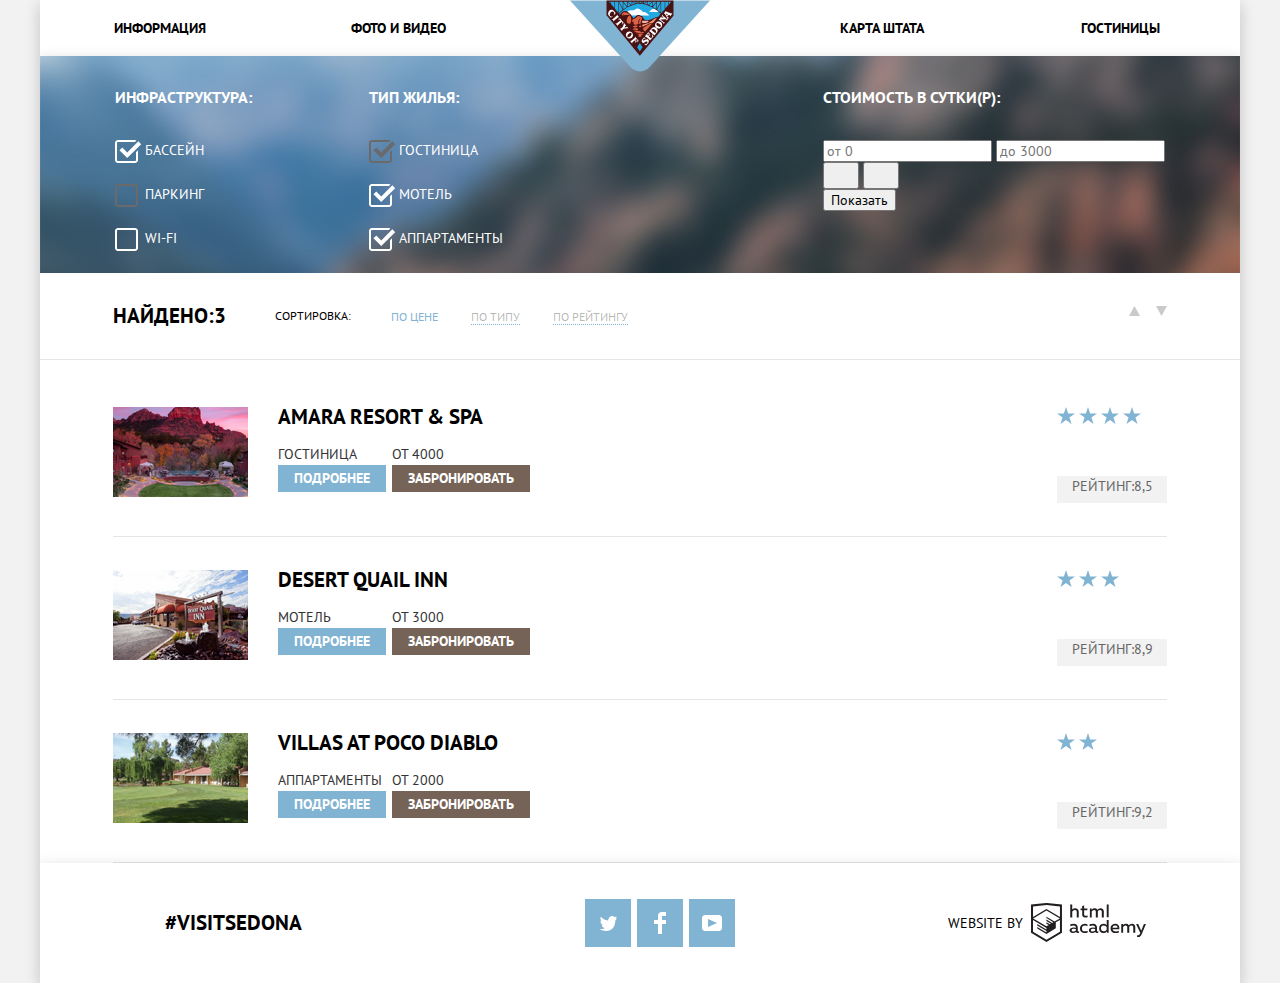
==== catalog.html @ 43bf683a "change main page" ====
<!DOCTYPE html>
<html lang="ru">
  <head>
    <meta charset="utf-8">
    <title>HTML Academy: Седона</title>
    <link href="https://fonts.googleapis.com/css?family=PT+Sans:400,700&amp;subset=cyrillic" rel="stylesheet">
    <link href="css/normalize.css" rel="stylesheet">
    <link href="css/style.css" rel="stylesheet">
  </head>
  <body>
    <header class="main-header container">
      <nav class="main-navigator">
        <a class="main-logo" href="index.html">
          <img src="img/logo-sedona.svg" width="140" height="72" alt="Логотип Седоны">
        </a>
        <ul class="navigation">
          <li class="navigation-item"><a href="#">Информация</a></li>
          <li class="navigation-item"><a href="#">Фото и видео</a></li>
          <li class="trasparent"><a href="#"></a></li>
          <li class="navigation-item"><a href="#">Карта штата</a></li>
          <li class="navigation-item"><a class="active" href="#">Гостиницы</a></li>
        </ul>
      </nav>
    </header>

    <main class="container">
      <section class="options">
        <form class="filters" action="https://echo.htmlacademy.ru/" method="get">
          <fieldset class="filter-infrastructure">
            <legend>Инфраструктура:</legend>
            <ul>
              <li class="filter-option">
                <label>
                  <input class="filter-input-checkbox" type="checkbox" name="pool" checked>
                  <span class="check-box"></span>Бассейн
                </label>
              </li>
              <li class="filter-option">
                <label>
                  <input class="filter-input-checkbox" type="checkbox" name="parking" disabled>
                  <span class="check-box"></span>Паркинг
                </label>
              </li>
              <li class="filter-option">
                <label>
                  <input class="filter-input-checkbox" type="checkbox" name="wifi">
                  <span class="check-box"></span>Wi-fi
                </label>
              </li>
            </ul>
          </fieldset>
          <fieldset class="filter-living">
            <legend>Тип жилья:</legend>
            <ul>
              <li class="filter-option">
                <label>
                  <input class="filter-input-checkbox" type="checkbox" name="hotel" checked disabled>
                  <span class="check-box"></span>Гостиница
                </label>
              </li>
              <li class="filter-option">
                <label>
                  <input class="filter-input-checkbox" type="checkbox" name="motel" checked>
                  <span class="check-box"></span>Мотель
                </label>
              </li>
              <li class="filter-option">
                <label>
                  <input class="filter-input-checkbox" type="checkbox" name="appartment" checked>
                  <span class="check-box"></span>Аппартаменты
                </label>
              </li>
            </ul>
          </fieldset>
          <fieldset class="filter-cost">
            <legend>Стоимость в сутки(р):</legend>
            <input type="text" name="price" placeholder="от 0">
            <input type="text" name="price" placeholder="до 3000">
            <div class="common-line">
              <span class="painted-line"></span>
              <button class="button"><span class="visually-hidden">Кнопка1</span></button>
              <button class="button"><span class="visually-hidden">Кнопка2</span></button>
            </div>
            <button type="submit">Показать</button>
          </fieldset>
        </form>
      </section>
      <div class="sorting">
        <h3>Найдено:3</h3>
        <span class="sorting-text">Сортировка:</span>
        <ul class="sorting-list">
          <li><a class="sorting-item sorting-item-selected" href="#">По цене</a></li>
          <li><a class="sorting-item" href="#">По типу</a></li>
          <li><a class="sorting-item" href="#">По рейтингу</a></li>
        </ul>
        <div class="amount-sorting">
          <a  class="triangle-up" href="#"><span class="visually-hidden">По возрастанию</span></a>
          <a class="triangle-down" href="#"><span class="visually-hidden">По убыванию</span></a>
        </div>
       </div>

      <section class="catalog">
        <ul class="catalog-list">
          <li class="catalog-item">
            <div class="catalog-item-image">
              <img src="img/product-1.jpg" width="135" height="90" alt="Гостиница &laquo;Amara resort & spa&raquo;">
            </div>
            <div class="catalog-item-info">
              <a href="#">
                <h3>Amara resort & spa</h3>
              </a>
              <p class="catalog-category">
                <span>Гостиница</span>
                <a class="button button-blue" href="#">Подробнее</a>
              </p>
              <p class="catalog-item-price">
                <span>От 4000</span>
                <a class="button button-brown" href="#">Забронировать</a>
              </p>
            </div>
            <div class="catalog-item-rating">
              <span class="star"></span>
              <span class="star"></span>
              <span class="star"></span>
              <span class="star"></span>
              <p class="rating">Рейтинг:8,5</p>
            </div>
          </li>

          <li class="catalog-item">
            <div class="catalog-item-image">
              <img src="img/product-2.jpg" width="135" height="90" alt="Мотель &laquo;Desert quail inn&raquo;">
            </div>
            <div class="catalog-item-info">
              <a href="#">
                <h3>Desert quail inn</h3>
              </a>
              <p class="catalog-category">
                <span>Мотель</span>
                <a class="button button-blue" href="#">Подробнее</a>
              </p>
              <p class="catalog-item-price">
                <span>От 3000</span>
                <a class="button button-brown" href="#">Забронировать</a>
              </p>
            </div>
            <div class="catalog-item-rating">
              <span class="star"></span>
              <span class="star"></span>
              <span class="star"></span>
              <p class="rating">Рейтинг:8,9</p>
            </div>
          </li>

          <li class="catalog-item">
            <div class="catalog-item-image">
              <img src="img/product-3.jpg" width="135" height="90" alt="Аппартаменты &laquo;Villas at poco diablo&raquo;">
            </div>
            <div class="catalog-item-info">
              <a href="#">
                <h3>Villas at poco diablo</h3>
              </a>
              <p class="catalog-category">
                <span>Аппартаменты</span>
                <a class="button button-blue" href="#">Подробнее</a>
              </p>
              <p class="catalog-item-price">
                <span>От 2000</span>
                <a class="button button-brown" href="#">Забронировать</a>
              </p>
            </div>
            <div class="catalog-item-rating">
              <span class="star"></span>
              <span class="star"></span>
              <p class="rating">Рейтинг:9,2</p>
            </div>
          </li>
        </ul>
      </section>
    </main>

    <footer class="main-footer container">
      <p class="footer-hashtag">#visitsedona</p>

      <ul class="footer-social">
        <li><a class="social-button twitter" href="#"><span class="visually-hidden">Твиттер</span></a></li>
        <li><a class="social-button facebook" href="#"><span class="visually-hidden">Фейсбук</span></a></li>
        <li><a class="social-button youtube" href="#"><span class="visually-hidden">Ютюб</span></a></li>
      </ul>

      <address class="footer-copyright">
        <span class="footer-text">Website by</span>
        <a class="academy-logo" href="https://htmlacademy.ru/intensive/htmlcss">
          <span class="visually-hidden">HTML Academy</span>
        </a>
      </address>

    </footer>


  </body>
</html>
---- css/style.css ----
body {
  margin: 0;
  padding:0 40px;
  font-family: "PT Sans", Arial, sans-serif;
  font-size: 14px;
  line-height: 21px;
  font-weight: 400;
  color: #000000;
  text-transform: uppercase;
  background-color: #f2f2f2;
}

.container {
  width: 1200px;
  margin: 0 auto;
  background-color: #ffffff;
  box-shadow: 0 5px 15px rgba(0, 1, 1, 0.2);
}
a {
  text-decoration: none;
}
.main-navigator {
  /* padding-left: 72px; */
  /* padding-right: 72px; */
}
.navigation {
  position: relative;
  width:100%;
  display: flex;
  justify-content: space-between;
  margin: 0;
  padding: 0;
  list-style: none;
}
.navigation-item {
  display: flex;
  flex-grow: 1;
  flex-basis: 0;
  justify-content: center;
}
.trasparent {
  width: 244px;
}
.navigation a {
  display: flex;
  align-items: center;
  line-height: 26px;
  min-height: 56px;
  font-weight: 700;
  list-style: none;
  color: #000000;
}

.navigation a:active,
.navigation a:focus {
  color: #766357;
}

.navigation a:hover {
  color: #81b3d2;
}
.main-logo {
  position: absolute;
  top: 0;
  left: calc(50% - 70px);
  z-index: 1;
}
.navigation a:active,
.navigation a:focus {
  color: rgba(0, 0, 0, 0.3);
}
.intro {
  position: relative;
  background-image: url("../img/background-intro.jpg");
  background-repeat: no-repeat;
  height: 508px;
  background-position: center -57px;
}

.intro::after {
  content: "";
  position: absolute;
  left:0;
  right:0;
  bottom: -3px;
  height: 59px;
  background-image: url("../img/intro-mask.svg");
  background-repeat: no-repeat;
}
.intro img {
  display: block;
  margin: 55px auto 0;
}

.features-list,
.advice-list {
  list-style: none;
  display: flex;
  flex-wrap: wrap;
  margin: 0;
  padding: 0;
}

.advice-item {
  width: 33.3%;
  position: relative;
  box-sizing: border-box;
  padding-top: 163px;
  padding-bottom: 81px;
  padding-left: 50px;
  padding-right: 50px;
}
.advice-list .advice-item h3 {
  margin-bottom: 24px;
}

.advice-item p {
  margin-bottom: 0;
}

.advice-item::before {
  position: absolute;
  left: 50%;
  transform: translateX(-50%);
  content: "";
  display: block;
}
.advice-item-house::before {
  top: 60px;
  background-image: url("../img/icon-house.svg");
  width: 75px;
  height: 72px;
}
.advice-item-food::before {
  top: 60px;
  background-image: url("../img/icon-food.svg");
  width: 74px;
  height: 70px;
}
.advice-item-gift::before {
  top: 56px;
  background-image: url("../img/icon-gift.svg");
  width: 64px;
  height: 76px;
}

.feature-title {
  font-size: 21px;
  font-weight: 700;
  line-height: 26px;
  text-align: center;
}

.feature-title h3 {
  margin-top: 0;
  margin-bottom:0;

}
.features-introduction {
  padding-top: 40px;
  padding-bottom: 50px;
}

.feature-text {
  margin: 0;
  margin-top: 26px;
  line-height: 26px;
  text-align: center;
}
.feature {
  width: 33.3%;
  text-align: center;
  background-color: #eeeeee;
}
.feature h3 {
  margin-top: 0;
  margin-bottom: 29px;
  font-size: 21px;
  font-weight: 700;
  line-height: 21px;
}

.feature-blue {
  display: flex;
  flex-wrap: wrap;
  width: 100%;
  color: #ffffff;
  background-color: #81b3d2;
}
.feature-blue .feature-content {
  width: 33.33%;
}
.feature-image {
  width: 66.67%;
}
.feature-content {
  min-height: 256px;
  padding-top: 50px;
  padding-left: 50px;
  padding-right: 50px;
  box-sizing: border-box;
}
.feature-content p {
  margin-top: 21px;
  margin-bottom: 0;
  margin-left:-2px;
}
.feature-content h3 {
  margin-bottom: 25px;
}
.feature-image img {
  display: block;
}

.advice-list {
  min-width: 100%;
  background-color: #ffffff;
}
.advice-list p {
  color: #333333;
}
.advice-list h3 {
  color: #333333;
}

.administration-title {
  font-size: 30px;
  line-height: 36px;
  text-align: center;
  margin-top: 52px;
  margin-bottom: 24px;
}
.administration-text {
  line-height: 24px;
  text-align: center;
  margin-top: 0;
  margin-bottom: -7px;
}
.map {
  position: relative;
}
.map img {
  display: block;
}
.search-hotel {
  position: absolute;
  top: 0;
  left: 50%;
  transform: translateX(-50%);
  width: 568px;
  padding: 55px;
  background-color: #ffffff;
  box-sizing: border-box;
}
.search-hotel .input-line {
  display: flex;
  justify-content: space-between;
  align-items: center;
  margin-top: 0;
  margin-bottom: 30px;
}
.search-hotel .wrapper-line {
  position: relative;
  display: flex;
  justify-content: space-between;
  align-items: center;
}
.search-hotel label,
.search-hotel input::placeholder,
.search-hotel input {
  font-weight: 700;
  line-height: 26px;
  color: #000000;
  text-transform: uppercase;
}
.serch-hotel label {
  width: 149px;
}
.search-hotel input {
  background-color: #f2f2f2;
  border: 2px solid #f2f2f2;
  outline: none;
}
.search-hotel input:hover {
  background-color: #ebebeb;
  border: 2px solid #ebebeb;
}
.search-hotel input:focus {
  background-color: #ffffff;
  border: 2px solid #e5e5e5;
}
.date-field {
  width: 346px;
  padding-top: 4px;
  padding-bottom: 4px;
  padding-left: 13px;
  box-sizing: border-box;
}

.button-calendar {
  position: absolute;
  top: 0;
  right: 0;
  width: 38px;
  height: 38px;
  font-size: 0;
  border: 0;
  background-color: transparent;
  background-image: url("../img/calendar-normal.svg");
  background-repeat: no-repeat;
  background-position: center;
}

.button-calendar:hover {
  background-image: url(../img/calendar-hover.svg);
}

.button-calendar:active {
  background-image: url(../img/calendar-active.svg);
}

.number-field {
  position: relative;
  width: 38px;
  padding-top: 4px;
  padding-bottom: 4px;
  text-align: center;
  box-sizing: border-box;
}
.wrapper {
  display: flex;
}
.button-minus,
.button-plus {
  position: relative;
  width: 38px;
  font-size: 0;
  border: 0;
  background-color: #f2f2f2;
}

.button-minus::before {
  position: absolute;
  left: 13px;
  content: "";
  width: 12px;
  height: 3px;
  background-color: #a9a9a9;
}
.button-plus::before,
.button-plus::after {
  position: absolute;
  right: 14px;
  content: "";
  width: 12px;
  height: 3px;
  background-color: #a9a9a9;
}

.button-plus::after {
  transform: rotate(90deg);
}
.button-plus:hover:before,
.button-plus:hover:after,
.button-minus:hover:before {
  background-color: #000000;
}
.button-plus:active:before,
.button-plus:active:after,
.button-minus:active:before {
  background-color: #81b3d2;
}

.button-search {
  display: inline-block;
  font-size: 21px;
  font-weight: 700;
  line-height: 26px;
  color: #ffffff;
  text-transform: uppercase;
  border:none;
}
.button-search.button-search-brown {
  display: block;
  margin-top: 55px;
  margin-left: auto;
  margin-right: auto;
  width: 568px;
  height: 86px;
  background-color: #766357;
  background-position: center;
}
.button-search.button-search-brown:hover {
  background-color: #604e43;
}
.button-search.button-search-brown:active {
  color: rgba(255, 255, 255, 0.3);
}
.button-search.button-search-blue {
  width: 100%;
  height: 58px;
  margin-top:  24px;
  background-color: #81b3d2;
  background-position: center;
}
.button-search.button-search-blue:hover {
  background-color: #669ec0;
}
.button-search.button-search-blue:active {
  color: rgba(255, 255, 255, 0.3);
  background-color: #5496bd;
}

.main-footer {
  display: flex;
  padding-top: 36px;
  padding-bottom: 36px;
}
.footer-social {
  display: flex;
  justify-content: center;
  margin: 0;
   width: 33.3%;

}
.footer-social li {
  list-style: none;
  margin-right: 6px;
}
.footer-social li:last-child {
  margin-right: 0;
}
.footer-hashtag {
  display: flex;
  justify-content: center;
  align-items: center;
  margin: 0;
  width: 33.3%;
  font-size: 21px;
  line-height: 26px;
  font-weight: 700;
}

.footer-copyright {
  display: flex;
  justify-content: center;
  padding: 0;
  align-items: center;
  width: 33.3%;
}
.footer-text {
  margin-right: 8px;
  font-style: normal;
  line-height: 26px;
}
.academy-logo {
  display: inline-block;
  width: 115px;
  height: 41px;
  background-image: url("../img/logo-htmlacademy-black.svg");
  background-position: center;
  background-repeat: no-repeat;
}
.academy-logo:hover {
  background-image: url("../img/logo-htmlacademy-blue.svg");
}
.academy-logo:active,
.academy-logo:focus {
  background-image: url("../img/logo-htmlacademy-gray.svg");

}
.social-button {
  display: inline-block;
  width: 46px;
  height: 48px;
  background-color: #81b3d2;
  background-repeat: no-repeat;
  background-position: center;
}
.social-button:hover {
  background-color: #669ec0;
}

.social-button:active,
.social-button:focus {
  background-color: #5496bd;
}
.social-button.twitter {
  background-image: url("../img/twitter-normal.svg");
}
.social-button.twitter:active,
.social-button.twitter:focus {
  background-image: url("../img/twitter-active.svg");
}

.social-button.facebook {
  background-image: url("../img/facebook-normal.svg")
}
.social-button.facebook:active,
.social-button.facebook:focus {
  background-image: url("../img/facebook-active.svg");
}

.social-button.youtube {
  background-image: url("../img/youtube-normal.svg")
}

.social-button.youtube:active,
.social-button.youtube:focus {
  background-image: url("../img/youtube-active.svg");
}
.visually-hidden {
  visibility: hidden;
  font-size: 0;
}
.options {
  background-image: url("../img/filter-background.jpg");
  background-repeat: no-repeat;
  height: 217px;
  background-position: 50%;
}

.filters {
  display: flex;
  padding-left: 73px;
  padding-right: 73px;
  color: #ffffff;
}
.filters legend {
  margin-bottom:  32px;
  font-size: 16px;
  font-weight: 700;
  line-height: 21px;
}

.filters ul {
  padding: 0;
  margin: 0;
  list-style: none;
}

.options label {
  display: block;
  margin-bottom: 23px;
  padding-left: 30px;
}
.filter-input-checkbox {
  position: absolute;
  -webkit-appearance: none;
  -moz-appearance: none;
  appearance: none;
}
.check-box {
  position: absolute;
  width: 23px;
  height: 23px;
  margin-left: -30px;
  background-image: url("../img/checkbox-off.svg");
}

.filter-input-checkbox:checked + .check-box {
  background-image: url("../img/checkbox-on.svg");
  width: 27px;
  height: 23px;
}

.filter-input-checkbox:checked:focus + .check-box {
  background-image: url("../img/checkbox-on.svg");
  outline: 2px solid rgb(77, 144, 254);
}

.filter-input-checkbox:focus + .check-box {
  background-image: url("../img/checkbox-off.svg");
  outline: 2px solid rgb(77, 144, 254);
}

.filter-input-checkbox:disabled + .check-box {
  background-image: url("../img/checkbox-off-disabled.svg");
}

.filter-input-checkbox:checked:disabled + .check-box {
  background-image: url("../img/checkbox-on-disabled.svg");
}

.filters fieldset {
  margin-top: 31px;
  margin-bottom: 31px;
  padding: 0;
  border: none;
}

.filters .filter-infrastructure {
  margin-right: 115px;
}

.filter-cost {
  margin-left: auto;
}

.catalog-item-info {
  display: flex;
  flex-wrap: wrap;
  margin-left: 30px;

}
.catalog-item-image,
.catalog-item-info,
.catalog-item-rating {
  min-height: 150px;
  padding-top: 30px;
  padding-bottom: 30px;
  box-sizing: border-box;

}

.catalog-list {
  margin-bottom: 0;
  padding-left: 73px;
  padding-right: 73px;
  list-style: none;

}

.catalog-item-info a {
  flex-basis: 100%;
}
.catalog-item-info {
  margin:0;
  padding-left: 30px;
}

.catalog-item {
  display: flex;
  align-items: center;
  border-bottom: 1px solid #e5e5e5;
}

.catalog-item h3 {
  margin: 0;
  font-size: 21px;
  line-height: 26px;
  color: #000000;
}

.catalog-item h3:hover {
  color: #81b3d2;
}

.catalog-item h3:active,
.catalog-item h3:focus {
  color: #cacaca;
}

.catalog-category,
.catalog-item-price {
  display: flex;
  flex-direction: column;
  color: #333333;
}

.catalog-item-rating {
  margin-left: auto;
}

.rating {
  margin:0;
  margin-top: 46px;
  width: 110px;
  height: 27px;
  color: #666666;
  background-color: #f2f2f2;
  text-align: center;
}

.star {
  background-image: url("../img/star.svg");
  display: inline-block;
  width: 18px;
  height: 17px;
}

.sorting {
  display: flex;
  padding-left: 73px;
  padding-right: 73px;
  align-items: center;
  min-height: 86px;
  border-bottom: 1px solid #e5e5e5;
}
.sorting h3 {
  font-size: 21px;
  line-height: 26px;
  margin-right: 49px;
}

.sorting-text {
  font-size: 12px;
  line-height: 18px;
}

.sorting-list {
  display: flex;
  list-style: none;
}

.sorting-item {
  margin-right: 33px;
  font-size: 12px;
  line-height: 18px;
  color: rgba(0, 0, 0, 0.3);
  border-bottom: 1px dotted #81b3d2;
}
.sorting-item:hover {
  color: #81b3d2;
}
.sorting-item:active {
  color: #000000;
  border-bottom: none;
}
.sorting-item.sorting-item-selected {
  color: #81b3d2;
  border-bottom: none;
}
.amount-sorting {
  margin-left: auto;
}
.triangle-up {
  margin-right: 12px;
  display: inline-block;
  background-image: url("../img/icon-up.svg");
  width: 11px;
  height: 10px;
}

.triangle-up:hover {
  background-image: url("../img/icon-up-black.svg");
}

.triangle-up:active {
  background-image: url("../img/icon-up-blue.svg");
}

.triangle-down {
  display: inline-block;
  background-image: url("../img/icon-down.svg");
  width: 11px;
  height: 10px;
}
.triangle-down:hover {
  background-image: url("../img/icon-down-black.svg");
}

.triangle-down:active {
  background-image: url("../img/icon-down-blue.svg");
}

.button {
  display: inline-block;
  height: 27px;
  line-height: 27px;
  padding-left: 16px;
  padding-right: 16px;
  font-weight: 700;
  color: #ffffff;
}

.button.button-brown {
  background-color: #766357;
}
.button.button-brown:hover {
  background-color: #604e43;
  margin-right: 0;
}

.button.button-brown:active {
  color: rgba(255, 255, 255, 0.3);
  background-color: #604e43;
}

.button.button-blue {
  background-color: #81b3d2;
  margin-right: 6px;
}

.button.button-blue:hover {
  background-color: #5496bd;
}

.button.button-blue:active,
.button.button-blue:focus {
  color: rgba(255, 255, 255, 0.3);
}
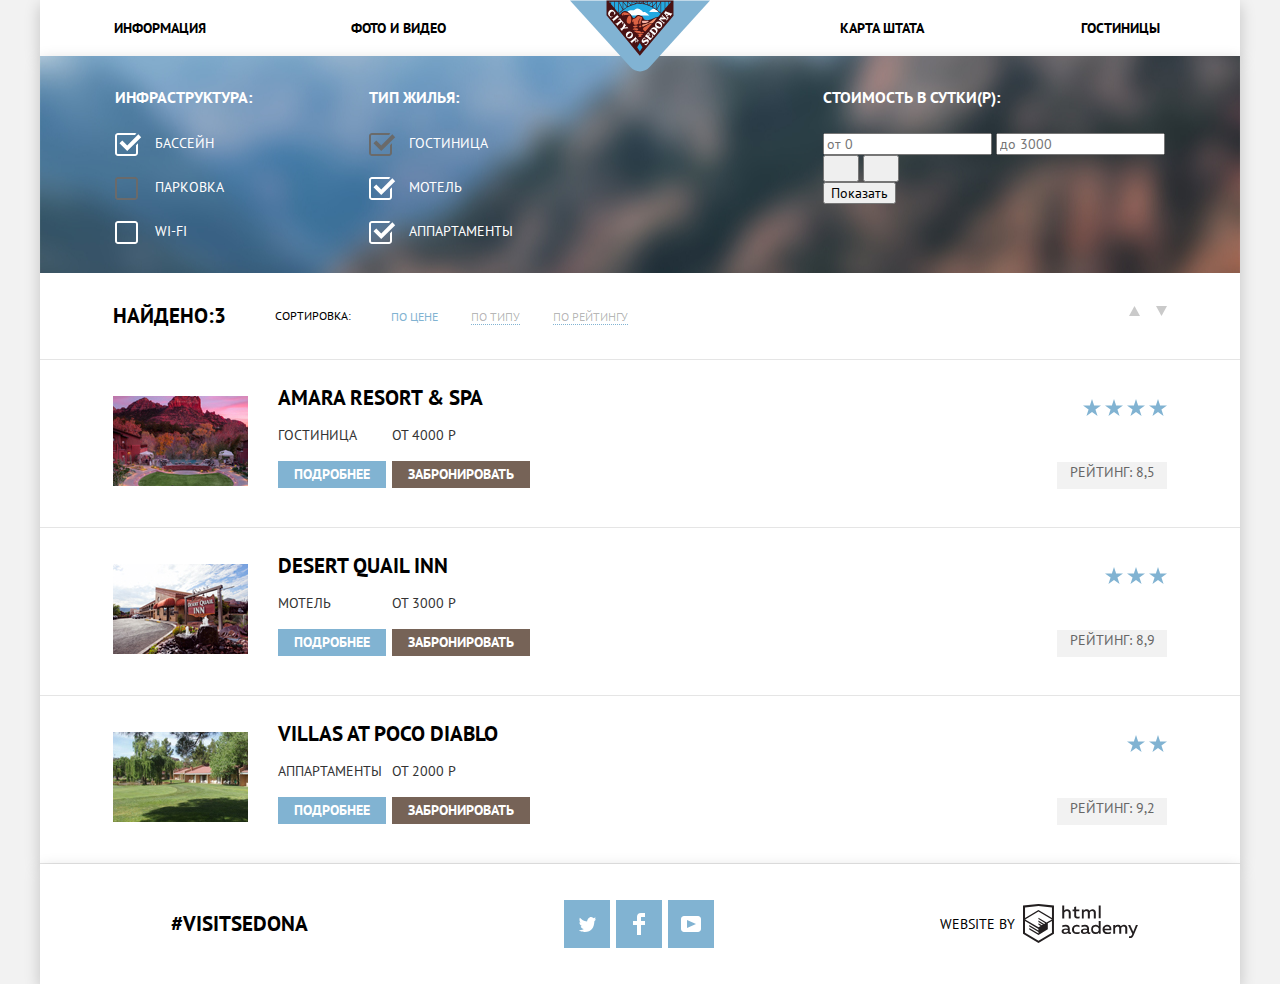
==== commit 8b60a7b1: "add decoration elements in catalog" ====
--- a/catalog.html
+++ b/catalog.html
@@ -38,7 +38,7 @@
               <li class="filter-option">
                 <label>
                   <input class="filter-input-checkbox" type="checkbox" name="parking" disabled>
-                  <span class="check-box"></span>Паркинг
+                  <span class="check-box"></span>Парковка
                 </label>
               </li>
               <li class="filter-option">
@@ -114,16 +114,18 @@
                 <a class="button button-blue" href="#">Подробнее</a>
               </p>
               <p class="catalog-item-price">
-                <span>От 4000</span>
+                <span>От 4000 р</span>
                 <a class="button button-brown" href="#">Забронировать</a>
               </p>
             </div>
             <div class="catalog-item-rating">
-              <span class="star"></span>
-              <span class="star"></span>
-              <span class="star"></span>
-              <span class="star"></span>
-              <p class="rating">Рейтинг:8,5</p>
+              <div class="stars">
+                <span class="star"></span>
+                <span class="star"></span>
+                <span class="star"></span>
+                <span class="star"></span>
+              </div>
+              <p class="rating">Рейтинг: 8,5</p>
             </div>
           </li>
 
@@ -140,15 +142,17 @@
                 <a class="button button-blue" href="#">Подробнее</a>
               </p>
               <p class="catalog-item-price">
-                <span>От 3000</span>
+                <span>От 3000 р</span>
                 <a class="button button-brown" href="#">Забронировать</a>
               </p>
             </div>
             <div class="catalog-item-rating">
-              <span class="star"></span>
-              <span class="star"></span>
-              <span class="star"></span>
-              <p class="rating">Рейтинг:8,9</p>
+              <div class="stars">
+                <span class="star"></span>
+                <span class="star"></span>
+                <span class="star"></span>
+              </div>
+              <p class="rating">Рейтинг: 8,9</p>
             </div>
           </li>
 
@@ -165,14 +169,16 @@
                 <a class="button button-blue" href="#">Подробнее</a>
               </p>
               <p class="catalog-item-price">
-                <span>От 2000</span>
+                <span>От 2000 р</span>
                 <a class="button button-brown" href="#">Забронировать</a>
               </p>
             </div>
             <div class="catalog-item-rating">
-              <span class="star"></span>
-              <span class="star"></span>
-              <p class="rating">Рейтинг:9,2</p>
+              <div class="stars">
+                <span class="star"></span>
+                <span class="star"></span>
+              </div>
+              <p class="rating">Рейтинг: 9,2</p>
             </div>
           </li>
         </ul>
--- a/css/style.css
+++ b/css/style.css
@@ -419,8 +419,9 @@
 .footer-social {
   display: flex;
   justify-content: center;
-  margin: 0;
-   width: 33.3%;
+  padding: 0;
+  margin: 0;
+  width: 33.3%;
 
 }
 .footer-social li {
@@ -444,7 +445,6 @@
 .footer-copyright {
   display: flex;
   justify-content: center;
-  padding: 0;
   align-items: center;
   width: 33.3%;
 }
@@ -527,7 +527,7 @@
   color: #ffffff;
 }
 .filters legend {
-  margin-bottom:  32px;
+  margin-bottom:  25px;
   font-size: 16px;
   font-weight: 700;
   line-height: 21px;
@@ -542,7 +542,7 @@
 .options label {
   display: block;
   margin-bottom: 23px;
-  padding-left: 30px;
+  padding-left: 40px;
 }
 .filter-input-checkbox {
   position: absolute;
@@ -554,7 +554,7 @@
   position: absolute;
   width: 23px;
   height: 23px;
-  margin-left: -30px;
+  margin-left: -40px;
   background-image: url("../img/checkbox-off.svg");
 }
 
@@ -603,22 +603,11 @@
   margin-left: 30px;
 
 }
-.catalog-item-image,
-.catalog-item-info,
-.catalog-item-rating {
-  min-height: 150px;
-  padding-top: 30px;
-  padding-bottom: 30px;
-  box-sizing: border-box;
-
-}
 
 .catalog-list {
-  margin-bottom: 0;
-  padding-left: 73px;
-  padding-right: 73px;
+  margin: 0;
+  padding: 0;
   list-style: none;
-
 }
 
 .catalog-item-info a {
@@ -632,6 +621,10 @@
 .catalog-item {
   display: flex;
   align-items: center;
+  padding-top: 25px;
+  padding-bottom: 25px;
+  padding-left: 73px;
+  padding-right: 73px;
   border-bottom: 1px solid #e5e5e5;
 }
 
@@ -659,12 +652,16 @@
 }
 
 .catalog-item-rating {
+  display: flex;
+  flex-direction: column;
+  justify-content: space-between;
   margin-left: auto;
+  text-align: right;
 }
 
 .rating {
   margin:0;
-  margin-top: 46px;
+  margin-top: 42px;
   width: 110px;
   height: 27px;
   color: #666666;
@@ -673,8 +670,10 @@
 }
 
 .star {
+  display: inline-block;
+  vertical-align: top;
   background-image: url("../img/star.svg");
-  display: inline-block;
+  background-repeat: no-repeat;
   width: 18px;
   height: 17px;
 }
@@ -764,6 +763,10 @@
   color: #ffffff;
 }
 
+.catalog-item .button {
+  margin-top: 15px;
+}
+
 .button.button-brown {
   background-color: #766357;
 }
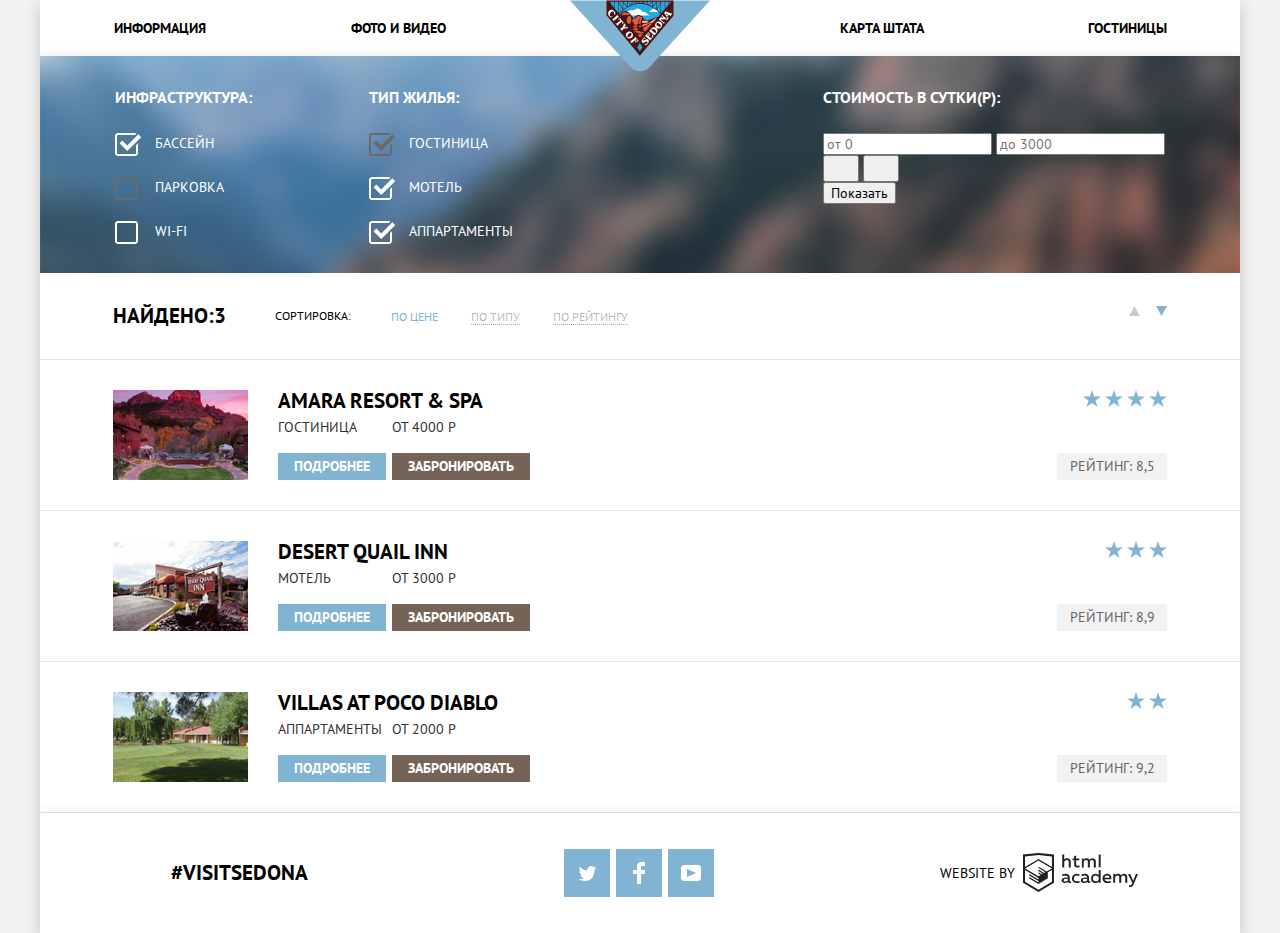
==== commit cd95735e: "add styles in catalog page" ====
--- a/catalog.html
+++ b/catalog.html
@@ -1,3 +1,4 @@
+
 <!DOCTYPE html>
 <html lang="ru">
   <head>
@@ -18,7 +19,7 @@
           <li class="navigation-item"><a href="#">Фото и видео</a></li>
           <li class="trasparent"><a href="#"></a></li>
           <li class="navigation-item"><a href="#">Карта штата</a></li>
-          <li class="navigation-item"><a class="active" href="#">Гостиницы</a></li>
+          <li class="navigation-item"><a class=" hotels active" href="#">Гостиницы</a></li>
         </ul>
       </nav>
     </header>
@@ -95,7 +96,7 @@
         </ul>
         <div class="amount-sorting">
           <a  class="triangle-up" href="#"><span class="visually-hidden">По возрастанию</span></a>
-          <a class="triangle-down" href="#"><span class="visually-hidden">По убыванию</span></a>
+          <a class="triangle-down current" href="#"><span class="visually-hidden">По убыванию</span></a>
         </div>
        </div>
 
@@ -109,14 +110,17 @@
               <a href="#">
                 <h3>Amara resort & spa</h3>
               </a>
-              <p class="catalog-category">
-                <span>Гостиница</span>
-                <a class="button button-blue" href="#">Подробнее</a>
-              </p>
-              <p class="catalog-item-price">
-                <span>От 4000 р</span>
-                <a class="button button-brown" href="#">Забронировать</a>
-              </p>
+              <div class="bottom-line">
+                <p class="catalog-category">
+                  <span>Гостиница</span>
+                  <a class="button button-blue" href="#">Подробнее</a>
+                </p>
+                <p class="catalog-item-price">
+                  <span>От 4000 р</span>
+                  <a class="button button-brown" href="#">Забронировать</a>
+                </p>
+              </div>
+
             </div>
             <div class="catalog-item-rating">
               <div class="stars">
@@ -137,14 +141,16 @@
               <a href="#">
                 <h3>Desert quail inn</h3>
               </a>
-              <p class="catalog-category">
-                <span>Мотель</span>
-                <a class="button button-blue" href="#">Подробнее</a>
-              </p>
-              <p class="catalog-item-price">
-                <span>От 3000 р</span>
-                <a class="button button-brown" href="#">Забронировать</a>
-              </p>
+              <div class="bottom-line">
+                <p class="catalog-category">
+                  <span>Мотель</span>
+                  <a class="button button-blue" href="#">Подробнее</a>
+                </p>
+                <p class="catalog-item-price">
+                  <span>От 3000 р</span>
+                  <a class="button button-brown" href="#">Забронировать</a>
+                </p>
+              </div>
             </div>
             <div class="catalog-item-rating">
               <div class="stars">
@@ -164,14 +170,16 @@
               <a href="#">
                 <h3>Villas at poco diablo</h3>
               </a>
-              <p class="catalog-category">
-                <span>Аппартаменты</span>
-                <a class="button button-blue" href="#">Подробнее</a>
-              </p>
-              <p class="catalog-item-price">
-                <span>От 2000 р</span>
-                <a class="button button-brown" href="#">Забронировать</a>
-              </p>
+              <div class="bottom-line">
+                <p class="catalog-category">
+                  <span>Аппартаменты</span>
+                  <a class="button button-blue" href="#">Подробнее</a>
+                </p>
+                <p class="catalog-item-price">
+                  <span>От 2000 р</span>
+                  <a class="button button-brown" href="#">Забронировать</a>
+                </p>
+              </div>
             </div>
             <div class="catalog-item-rating">
               <div class="stars">
--- a/css/style.css
+++ b/css/style.css
@@ -19,10 +19,7 @@
 a {
   text-decoration: none;
 }
-.main-navigator {
-  /* padding-left: 72px; */
-  /* padding-right: 72px; */
-}
+
 .navigation {
   position: relative;
   width:100%;
@@ -37,6 +34,10 @@
   flex-grow: 1;
   flex-basis: 0;
   justify-content: center;
+}
+
+.hotels {
+  margin-left: 13px;
 }
 .trasparent {
   width: 244px;
@@ -144,14 +145,14 @@
   height: 76px;
 }
 
-.feature-title {
+.introduction-title {
   font-size: 21px;
   font-weight: 700;
   line-height: 26px;
   text-align: center;
 }
 
-.feature-title h3 {
+.introduction-title h3 {
   margin-top: 0;
   margin-bottom:0;
 
@@ -161,17 +162,19 @@
   padding-bottom: 50px;
 }
 
-.feature-text {
+.introduction-text {
   margin: 0;
   margin-top: 26px;
   line-height: 26px;
   text-align: center;
 }
+
 .feature {
   width: 33.3%;
   text-align: center;
   background-color: #eeeeee;
 }
+
 .feature h3 {
   margin-top: 0;
   margin-bottom: 29px;
@@ -201,9 +204,19 @@
   box-sizing: border-box;
 }
 .feature-content p {
-  margin-top: 21px;
   margin-bottom: 0;
   margin-left:-2px;
+}
+.feature-content .feature-text {
+  margin-top: -4px;
+}
+.feature-content .feature-text {
+  margin-top: 18px;
+  margin-left: 3px;
+}
+.feature-content .feature-desc  {
+  margin-top: 18px;
+  margin-left: 4px;
 }
 .feature-content h3 {
   margin-bottom: 25px;
@@ -597,41 +610,36 @@
   margin-left: auto;
 }
 
-.catalog-item-info {
-  display: flex;
-  flex-wrap: wrap;
-  margin-left: 30px;
-
-}
-
 .catalog-list {
   margin: 0;
   padding: 0;
   list-style: none;
 }
 
-.catalog-item-info a {
-  flex-basis: 100%;
-}
 .catalog-item-info {
-  margin:0;
+  display: flex;
+  flex-direction: column;
+  justify-content: space-between;
   padding-left: 30px;
 }
 
 .catalog-item {
   display: flex;
-  align-items: center;
-  padding-top: 25px;
-  padding-bottom: 25px;
+  padding-top: 30px;
+  padding-bottom: 30px;
   padding-left: 73px;
   padding-right: 73px;
   border-bottom: 1px solid #e5e5e5;
 }
 
+.catalog-item img {
+  display: block;
+}
+
 .catalog-item h3 {
   margin: 0;
   font-size: 21px;
-  line-height: 26px;
+  line-height: 21px;
   color: #000000;
 }
 
@@ -648,9 +656,12 @@
 .catalog-item-price {
   display: flex;
   flex-direction: column;
+  margin: 0;
   color: #333333;
 }
-
+.bottom-line {
+  display: flex;
+}
 .catalog-item-rating {
   display: flex;
   flex-direction: column;
@@ -661,9 +672,9 @@
 
 .rating {
   margin:0;
-  margin-top: 42px;
   width: 110px;
   height: 27px;
+  line-height: 27px;
   color: #666666;
   background-color: #f2f2f2;
   text-align: center;
@@ -750,6 +761,9 @@
 }
 
 .triangle-down:active {
+  background-image: url("../img/icon-down-blue.svg");
+}
+.current {
   background-image: url("../img/icon-down-blue.svg");
 }
 
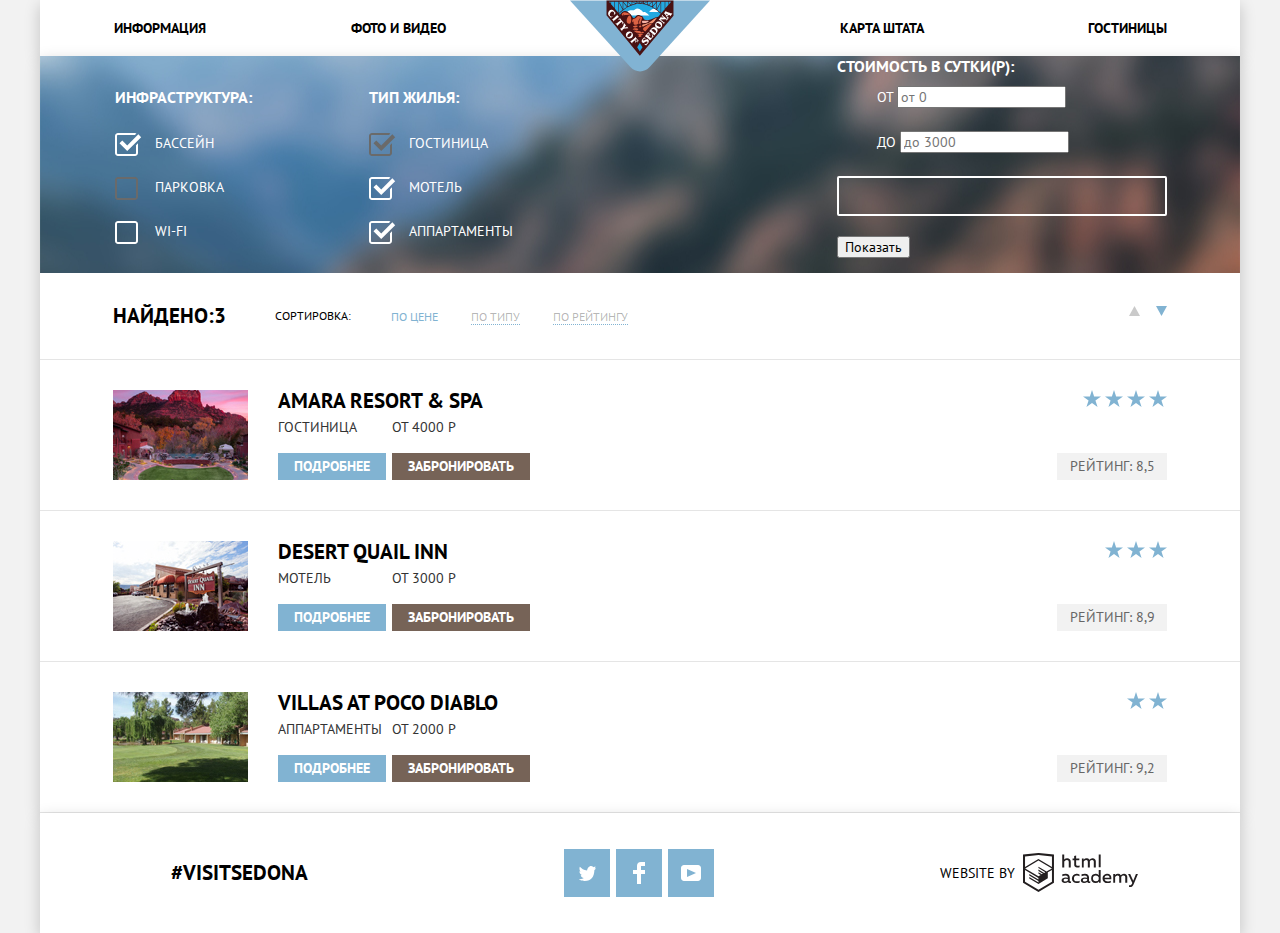
==== commit c255f451: "add mark up in catalog" ====
--- a/catalog.html
+++ b/catalog.html
@@ -73,17 +73,26 @@
               </li>
             </ul>
           </fieldset>
-          <fieldset class="filter-cost">
-            <legend>Стоимость в сутки(р):</legend>
-            <input type="text" name="price" placeholder="от 0">
-            <input type="text" name="price" placeholder="до 3000">
-            <div class="common-line">
-              <span class="painted-line"></span>
-              <button class="button"><span class="visually-hidden">Кнопка1</span></button>
-              <button class="button"><span class="visually-hidden">Кнопка2</span></button>
-            </div>
-            <button type="submit">Показать</button>
-          </fieldset>
+          <div class="filter-cost">
+            <div class="filter-cost-title">Стоимость в сутки(р):</div>
+            <div class="price-panel">
+              <label class="min-price">от
+                <input type="text" name="min-price" placeholder="от 0">
+              </label>
+              <label class="max-price">до
+                <input type="text" name="max-price" placeholder="до 3000">
+              </label>
+            </div>
+            <div class="cost-controls">
+              <div class="scale">
+                <div class="bar"></div>
+              </div>
+              <div class="panel-toggle panel-toggle-min"></div>
+              <div class="panel-toggle panel-toggle-max"></div>
+            </div>
+            <button class="btn-transparent" type="submit">Показать</button>
+          </div>
+
         </form>
       </section>
       <div class="sorting">
--- a/css/style.css
+++ b/css/style.css
@@ -607,7 +607,20 @@
 }
 
 .filter-cost {
+  width: 330px;
   margin-left: auto;
+}
+.filter-cost-title {
+  margin-bottom: 9px;
+  font-weight: 600;
+  font-size: 16px;
+  line-height: 21px;
+}
+.cost-controls {
+  height: 36px;
+  margin-bottom: 20px;
+  border: 2px solid #ffffff;
+  border-radius: 2px;
 }
 
 .catalog-list {
@@ -756,13 +769,7 @@
   width: 11px;
   height: 10px;
 }
-.triangle-down:hover {
-  background-image: url("../img/icon-down-black.svg");
-}
-
-.triangle-down:active {
-  background-image: url("../img/icon-down-blue.svg");
-}
+
 .current {
   background-image: url("../img/icon-down-blue.svg");
 }
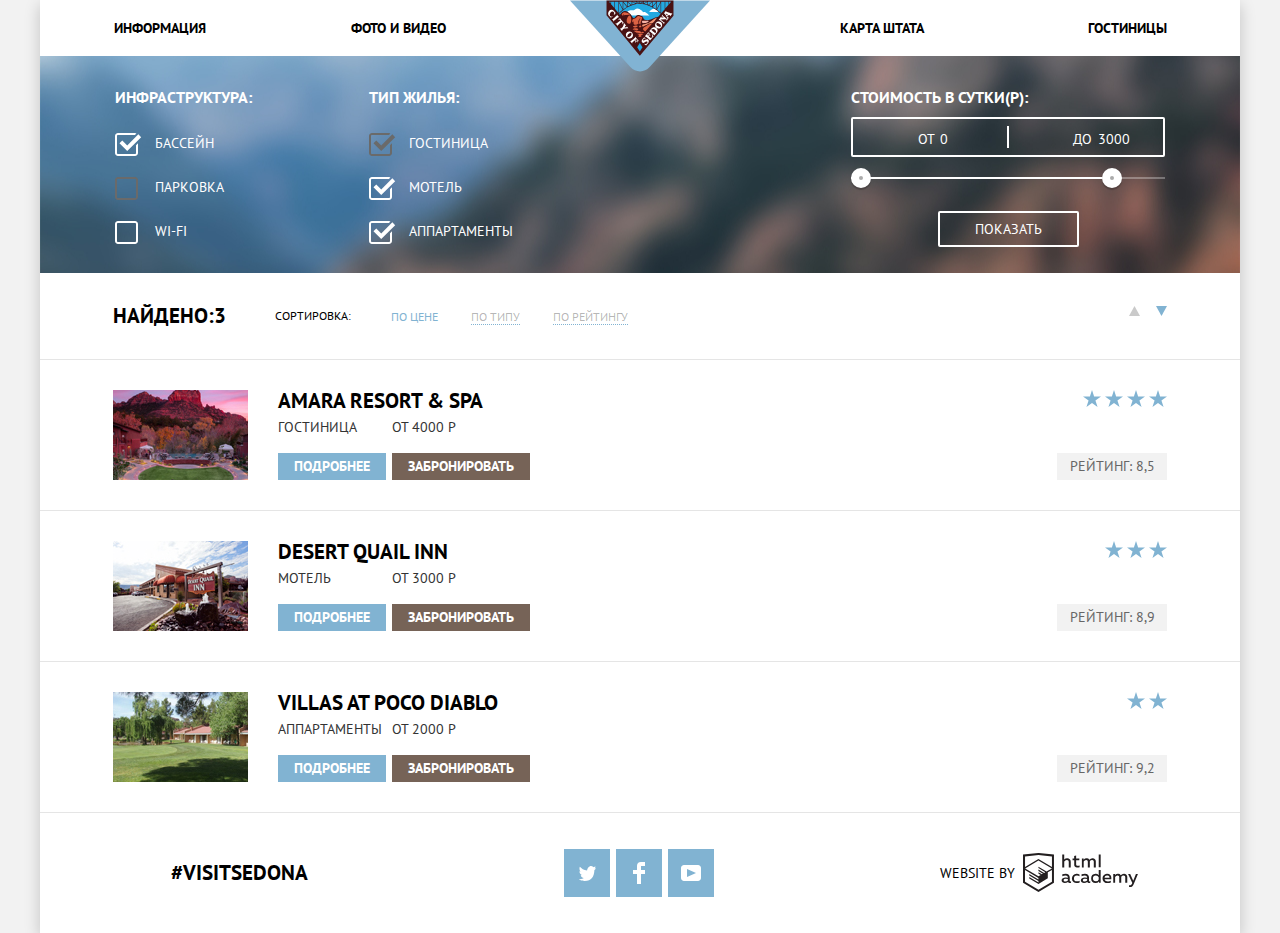
==== commit 1716a660: "add last filter in catalog" ====
--- a/catalog.html
+++ b/catalog.html
@@ -73,25 +73,25 @@
               </li>
             </ul>
           </fieldset>
-          <div class="filter-cost">
-            <div class="filter-cost-title">Стоимость в сутки(р):</div>
-            <div class="price-panel">
+          <fieldset class="filter-cost">
+            <legend  class="filter-cost-title">Стоимость в сутки(р):</legend>
+            <div class="price-controls">
               <label class="min-price">от
-                <input type="text" name="min-price" placeholder="от 0">
+                <input type="text" name="min-price" value="0">
               </label>
               <label class="max-price">до
-                <input type="text" name="max-price" placeholder="до 3000">
+                <input type="text" name="max-price" value="3000">
               </label>
             </div>
-            <div class="cost-controls">
+            <div class="range-controls">
               <div class="scale">
                 <div class="bar"></div>
               </div>
-              <div class="panel-toggle panel-toggle-min"></div>
-              <div class="panel-toggle panel-toggle-max"></div>
+              <div class="range-toggle range-toggle-min"></div>
+              <div class="range-toggle range-toggle-max"></div>
             </div>
             <button class="btn-transparent" type="submit">Показать</button>
-          </div>
+          </fieldset>
 
         </form>
       </section>
--- a/css/style.css
+++ b/css/style.css
@@ -1,6 +1,4 @@
 body {
-  margin: 0;
-  padding:0 40px;
   font-family: "PT Sans", Arial, sans-serif;
   font-size: 14px;
   line-height: 21px;
@@ -8,14 +6,19 @@
   color: #000000;
   text-transform: uppercase;
   background-color: #f2f2f2;
-}
-
-.container {
+  box-shadow: 0 5px 15px rgba(0, 1, 1, 0.2);
   width: 1200px;
   margin: 0 auto;
+  padding: 0;
+}
+
+.container {
+  /* width: 1200px;
+  margin: 0 auto; */
   background-color: #ffffff;
-  box-shadow: 0 5px 15px rgba(0, 1, 1, 0.2);
-}
+
+}
+
 a {
   text-decoration: none;
 }
@@ -23,6 +26,7 @@
 .navigation {
   position: relative;
   width:100%;
+  min-height: 56px;
   display: flex;
   justify-content: space-between;
   margin: 0;
@@ -34,19 +38,23 @@
   flex-grow: 1;
   flex-basis: 0;
   justify-content: center;
+  align-items: center;
+  min-height: 56px;
 }
 
 .hotels {
   margin-left: 13px;
 }
+
 .trasparent {
   width: 244px;
 }
+
 .navigation a {
   display: flex;
   align-items: center;
   line-height: 26px;
-  min-height: 56px;
+  min-height: 26px;
   font-weight: 700;
   list-style: none;
   color: #000000;
@@ -60,12 +68,14 @@
 .navigation a:hover {
   color: #81b3d2;
 }
+
 .main-logo {
   position: absolute;
   top: 0;
   left: calc(50% - 70px);
   z-index: 1;
 }
+
 .navigation a:active,
 .navigation a:focus {
   color: rgba(0, 0, 0, 0.3);
@@ -284,6 +294,7 @@
   font-weight: 700;
   line-height: 26px;
   color: #000000;
+  opacity: 1;
   text-transform: uppercase;
 }
 .serch-hotel label {
@@ -607,20 +618,115 @@
 }
 
 .filter-cost {
-  width: 330px;
+  /* width: 330px; */
   margin-left: auto;
 }
-.filter-cost-title {
+
+.filter-cost .filter-cost-title {
   margin-bottom: 9px;
-  font-weight: 600;
-  font-size: 16px;
-  line-height: 21px;
-}
-.cost-controls {
+}
+.price-controls {
+  position: relative;
   height: 36px;
   margin-bottom: 20px;
+  font-size: 0;
   border: 2px solid #ffffff;
   border-radius: 2px;
+}
+.price-controls::after {
+  content: "";
+  position: absolute;
+  top: 50%;
+  left: 50%;
+  width: 2px;
+  height: 22px;
+
+  background: #ffffff;
+  transform: translate(-50%, -50%);
+}
+.price-controls label {
+  display: inline-block;
+
+  font-size: 14px;
+  line-height: 38px;
+  vertical-align: top;
+
+  cursor: pointer;
+}
+.price-controls .min-price,
+.price-controls .max-price {
+  width: 90px;
+  padding-left: 65px;
+}
+.price-controls input {
+  width: 50px;
+  margin: 0;
+
+  color: inherit;
+  font: inherit;
+  background: none;
+  border: none;
+}
+.range-controls {
+  position: relative;
+
+  margin-bottom: 32px;
+}
+
+.range-controls .scale {
+  height: 2px;
+
+  background: rgba(255, 255, 255, 0.3);
+}
+.range-controls .bar {
+  width: 80%;
+  height: 2px;
+
+  background: #ffffff;
+}
+.range-toggle {
+  position: absolute;
+  top: -9px;
+  width: 4px;
+  height: 4px;
+
+  background: #ababab;
+  border: 8px solid #ffffff;
+  border-radius: 50%;
+  box-shadow: 0 2px 1px 0 rgba(0, 1, 1, 0.2);
+  cursor: pointer;
+}
+.range-toggle:hover {
+  background: #1c4f80;
+}
+
+.range-toggle-min {
+  left: 0;
+}
+
+.range-toggle-max {
+  left: 80%;
+}
+
+.btn-transparent {
+  display: block;
+  margin: 0 auto;
+  padding: 6px 35px;
+
+  font-size: 14px;
+  line-height: 20px;
+  color: #ffffff;
+  text-transform: uppercase;
+
+  background: transparent;
+  border: 2px solid #ffffff;
+  border-radius: 2px;
+  cursor: pointer;
+}
+.btn-transparent:hover {
+  color: #000000;
+
+  background: #ffffff;
 }
 
 .catalog-list {
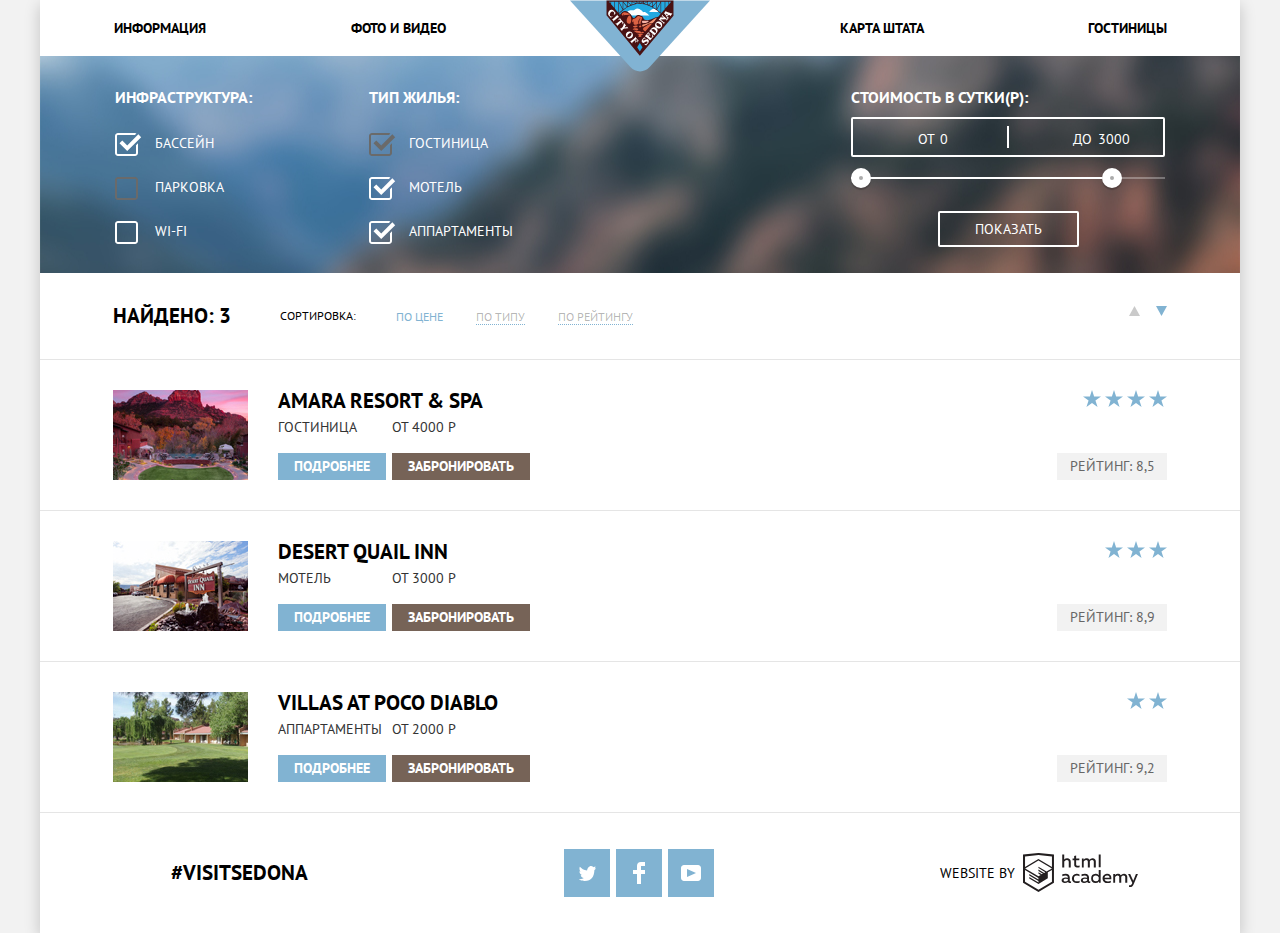
==== commit 76422dda: "add styles" ====
--- a/catalog.html
+++ b/catalog.html
@@ -96,7 +96,7 @@
         </form>
       </section>
       <div class="sorting">
-        <h3>Найдено:3</h3>
+        <h3>Найдено: 3</h3>
         <span class="sorting-text">Сортировка:</span>
         <ul class="sorting-list">
           <li><a class="sorting-item sorting-item-selected" href="#">По цене</a></li>
--- a/css/style.css
+++ b/css/style.css
@@ -13,8 +13,6 @@
 }
 
 .container {
-  /* width: 1200px;
-  margin: 0 auto; */
   background-color: #ffffff;
 
 }
@@ -22,10 +20,11 @@
 a {
   text-decoration: none;
 }
-
+.main-navigator {
+  position: relative;
+}
 .navigation {
-  position: relative;
-  width:100%;
+  width: 100%;
   min-height: 56px;
   display: flex;
   justify-content: space-between;
@@ -156,17 +155,14 @@
 }
 
 .introduction-title {
+  width: 500px;
+  padding-left: 350px;
   font-size: 21px;
   font-weight: 700;
   line-height: 26px;
   text-align: center;
 }
 
-.introduction-title h3 {
-  margin-top: 0;
-  margin-bottom:0;
-
-}
 .features-introduction {
   padding-top: 40px;
   padding-bottom: 50px;
@@ -213,22 +209,35 @@
   padding-right: 50px;
   box-sizing: border-box;
 }
+
 .feature-content p {
   margin-bottom: 0;
   margin-left:-2px;
 }
+
 .feature-content .feature-text {
+  width: 302px;
   margin-top: -4px;
 }
+
 .feature-content .feature-text {
   margin-top: 18px;
-  margin-left: 3px;
-}
+
+}
+
 .feature-content .feature-desc  {
+  width: 250px;
+  padding-left: 20px;
   margin-top: 18px;
   margin-left: 4px;
 }
+.feature-content .feature-desc-middle {
+  width: 270px;
+  padding-left: 11px;
+}
 .feature-content h3 {
+  width: 200px;
+  padding-left:50px;
   margin-bottom: 25px;
 }
 .feature-image img {
@@ -250,7 +259,7 @@
   font-size: 30px;
   line-height: 36px;
   text-align: center;
-  margin-top: 52px;
+  margin-top: 50px;
   margin-bottom: 24px;
 }
 .administration-text {
@@ -284,12 +293,17 @@
 }
 .search-hotel .wrapper-line {
   position: relative;
-  display: flex;
-  justify-content: space-between;
-  align-items: center;
+  display: -webkit-box;
+  display: -ms-flexbox;
+  display: flex;
+  -webkit-box-pack: justify;
+      -ms-flex-pack: justify;
+          justify-content: space-between;
+  -webkit-box-align: center;
+      -ms-flex-align: center;
+          align-items: center;
 }
 .search-hotel label,
-.search-hotel input::placeholder,
 .search-hotel input {
   font-weight: 700;
   line-height: 26px;
@@ -297,6 +311,11 @@
   opacity: 1;
   text-transform: uppercase;
 }
+
+.search-hotel input::placeholder {
+  color: #000000;
+}
+
 .serch-hotel label {
   width: 149px;
 }
@@ -363,32 +382,29 @@
   background-color: #f2f2f2;
 }
 
-.button-minus::before {
+
+.button-minus::before,
+.button-plus::before,
+.button-plus::after {
   position: absolute;
-  left: 13px;
+  right: 50%;
+  top: 50%;
+  transform: translate(50%, -50%);
   content: "";
   width: 12px;
   height: 3px;
   background-color: #a9a9a9;
 }
-.button-plus::before,
 .button-plus::after {
-  position: absolute;
-  right: 14px;
-  content: "";
-  width: 12px;
-  height: 3px;
-  background-color: #a9a9a9;
-}
-
-.button-plus::after {
-  transform: rotate(90deg);
-}
+  transform: translate(50%, -50%) rotate(90deg);
+  }
+
 .button-plus:hover:before,
 .button-plus:hover:after,
 .button-minus:hover:before {
   background-color: #000000;
 }
+
 .button-plus:active:before,
 .button-plus:active:after,
 .button-minus:active:before {
@@ -574,6 +590,11 @@
   -moz-appearance: none;
   appearance: none;
 }
+@media screen and (-ms-high-contrast: active), (-ms-high-contrast: none) {
+  .filter-input-checkbox {
+    display:none;
+  }
+}
 .check-box {
   position: absolute;
   width: 23px;
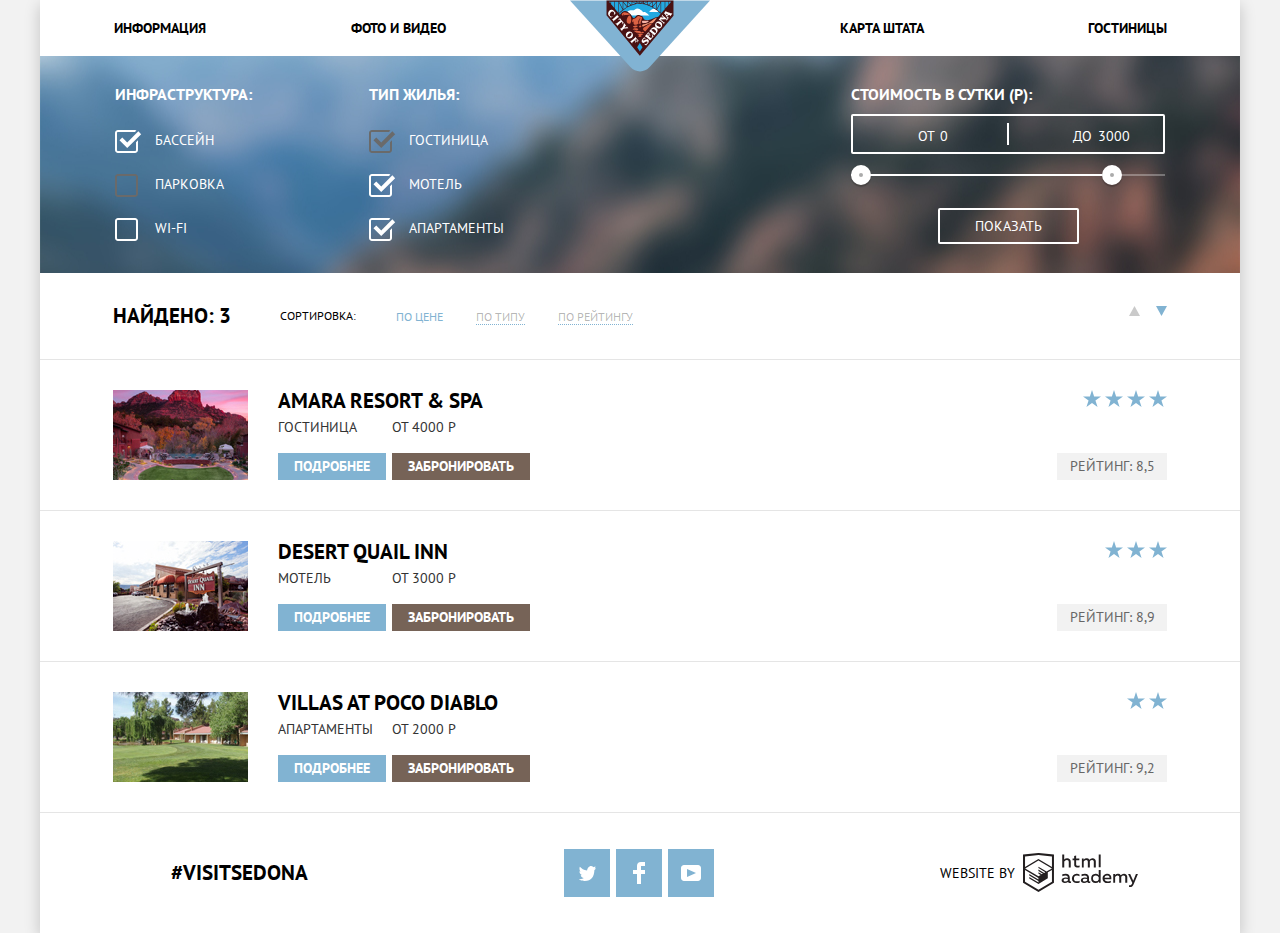
==== commit 8d809dd2: "add some styles in catalog and main page" ====
--- a/catalog.html
+++ b/catalog.html
@@ -68,13 +68,13 @@
               <li class="filter-option">
                 <label>
                   <input class="filter-input-checkbox" type="checkbox" name="appartment" checked>
-                  <span class="check-box"></span>Аппартаменты
+                  <span class="check-box"></span>Апартаменты
                 </label>
               </li>
             </ul>
           </fieldset>
           <fieldset class="filter-cost">
-            <legend  class="filter-cost-title">Стоимость в сутки(р):</legend>
+            <legend  class="filter-cost-title">Стоимость в сутки (р):</legend>
             <div class="price-controls">
               <label class="min-price">от
                 <input type="text" name="min-price" value="0">
@@ -181,7 +181,7 @@
               </a>
               <div class="bottom-line">
                 <p class="catalog-category">
-                  <span>Аппартаменты</span>
+                  <span>Апартаменты</span>
                   <a class="button button-blue" href="#">Подробнее</a>
                 </p>
                 <p class="catalog-item-price">
--- a/css/style.css
+++ b/css/style.css
@@ -274,7 +274,9 @@
 .map img {
   display: block;
 }
+
 .search-hotel {
+  display:none;
   position: absolute;
   top: 0;
   left: 50%;
@@ -284,6 +286,17 @@
   background-color: #ffffff;
   box-sizing: border-box;
 }
+@keyframes bounce {
+  0% {transform: translate(-50%,-100px);}
+  70% {transform: translate(-50%, 40px);}
+  90% {transform: translate(-50%, -10px);}
+  100% {transform: translate(-50%, 0px);}
+}
+.search-hotel-open {
+  display: block;
+  animation-name: bounce;
+  animation-duration: 0.6s;
+}
 .search-hotel .input-line {
   display: flex;
   justify-content: space-between;
@@ -333,6 +346,7 @@
   border: 2px solid #e5e5e5;
 }
 .date-field {
+  position: relative;
   width: 346px;
   padding-top: 4px;
   padding-bottom: 4px;
@@ -413,6 +427,7 @@
 
 .button-search {
   display: inline-block;
+  vertical-align: top;
   font-size: 21px;
   font-weight: 700;
   line-height: 26px;
@@ -495,6 +510,7 @@
 }
 .academy-logo {
   display: inline-block;
+  vertical-align: top;
   width: 115px;
   height: 41px;
   background-image: url("../img/logo-htmlacademy-black.svg");
@@ -511,6 +527,7 @@
 }
 .social-button {
   display: inline-block;
+  vertical-align: top;
   width: 46px;
   height: 48px;
   background-color: #81b3d2;
@@ -594,6 +611,7 @@
   .filter-input-checkbox {
     display:none;
   }
+
 }
 .check-box {
   position: absolute;
@@ -628,7 +646,7 @@
 }
 
 .filters fieldset {
-  margin-top: 31px;
+  margin-top: 28px;
   margin-bottom: 31px;
   padding: 0;
   border: none;
@@ -639,7 +657,6 @@
 }
 
 .filter-cost {
-  /* width: 330px; */
   margin-left: auto;
 }
 
@@ -667,6 +684,7 @@
 }
 .price-controls label {
   display: inline-block;
+  vertical-align: top;
 
   font-size: 14px;
   line-height: 38px;
@@ -892,6 +910,7 @@
 
 .triangle-down {
   display: inline-block;
+  vertical-align: top;
   background-image: url("../img/icon-down.svg");
   width: 11px;
   height: 10px;
@@ -903,6 +922,7 @@
 
 .button {
   display: inline-block;
+  vertical-align: top;
   height: 27px;
   line-height: 27px;
   padding-left: 16px;
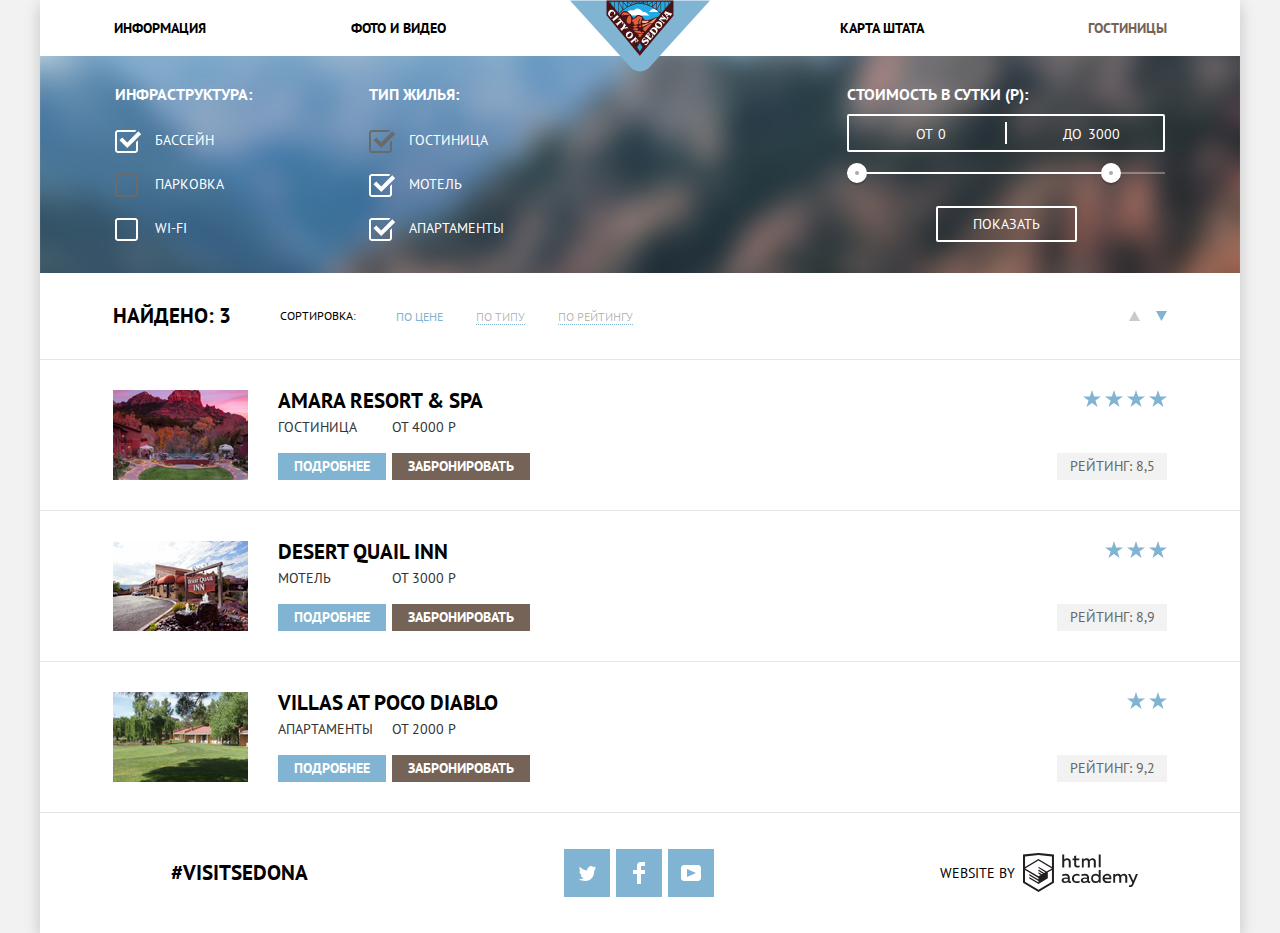
==== commit b37c5f3c: "change footer" ====
--- a/catalog.html
+++ b/catalog.html
@@ -202,7 +202,7 @@
       </section>
     </main>
 
-    <footer class="main-footer container">
+    <footer class="main-footer container footer-catalog">
       <p class="footer-hashtag">#visitsedona</p>
 
       <ul class="footer-social">
--- a/css/style.css
+++ b/css/style.css
@@ -1,20 +1,22 @@
 body {
-  font-family: "PT Sans", Arial, sans-serif;
-  font-size: 14px;
-  line-height: 21px;
-  font-weight: 400;
-  color: #000000;
-  text-transform: uppercase;
-  background-color: #f2f2f2;
-  box-shadow: 0 5px 15px rgba(0, 1, 1, 0.2);
+  position: relative;
   width: 1200px;
   margin: 0 auto;
   padding: 0;
+
+  font-weight: 400;
+  font-size: 14px;
+  line-height: 21px;
+  font-family: "PT Sans", Arial, sans-serif;
+  color: #000000;
+  text-transform: uppercase;
+
+  background-color: #f2f2f2;
+  box-shadow: 0 5px 15px rgba(0, 1, 1, 0.2);
 }
 
 .container {
   background-color: #ffffff;
-
 }
 
 a {
@@ -24,12 +26,14 @@
   position: relative;
 }
 .navigation {
+  display: flex;
+  flex-wrap: wrap;
+  justify-content: space-between;
   width: 100%;
   min-height: 56px;
-  display: flex;
-  justify-content: space-between;
   margin: 0;
   padding: 0;
+
   list-style: none;
 }
 .navigation-item {
@@ -39,6 +43,7 @@
   justify-content: center;
   align-items: center;
   min-height: 56px;
+  max-width: 20%;
 }
 
 .hotels {
@@ -52,10 +57,11 @@
 .navigation a {
   display: flex;
   align-items: center;
+  min-height: 26px;
+
+  list-style: none;
+  font-weight: 700;
   line-height: 26px;
-  min-height: 26px;
-  font-weight: 700;
-  list-style: none;
   color: #000000;
 }
 
@@ -81,19 +87,24 @@
 }
 .intro {
   position: relative;
+
+  height: 508px;
+
   background-image: url("../img/background-intro.jpg");
+  background-color: #8cb1d1;
   background-repeat: no-repeat;
-  height: 508px;
   background-position: center -57px;
 }
 
 .intro::after {
   content: "";
   position: absolute;
-  left:0;
-  right:0;
+  right: 0;
   bottom: -3px;
+  left: 0;
+
   height: 59px;
+
   background-image: url("../img/intro-mask.svg");
   background-repeat: no-repeat;
 }
@@ -104,23 +115,25 @@
 
 .features-list,
 .advice-list {
-  list-style: none;
   display: flex;
   flex-wrap: wrap;
   margin: 0;
   padding: 0;
+
+  list-style: none;
 }
 
 .advice-item {
+  position: relative;
+
+  box-sizing: border-box;
   width: 33.3%;
-  position: relative;
-  box-sizing: border-box;
   padding-top: 163px;
+  padding-right: 50px;
   padding-bottom: 81px;
   padding-left: 50px;
-  padding-right: 50px;
-}
-.advice-list .advice-item h3 {
+}
+.advice-item .advice-heading {
   margin-bottom: 24px;
 }
 
@@ -129,36 +142,45 @@
 }
 
 .advice-item::before {
+  content: "";
   position: absolute;
   left: 50%;
+
+  display: block;
+
   transform: translateX(-50%);
-  content: "";
-  display: block;
 }
 .advice-item-house::before {
   top: 60px;
-  background-image: url("../img/icon-house.svg");
+
   width: 75px;
   height: 72px;
+
+  background-image: url("../img/icon-house.svg");
 }
 .advice-item-food::before {
   top: 60px;
-  background-image: url("../img/icon-food.svg");
+
   width: 74px;
   height: 70px;
+
+  background-image: url("../img/icon-food.svg");
 }
 .advice-item-gift::before {
   top: 56px;
-  background-image: url("../img/icon-gift.svg");
+
   width: 64px;
   height: 76px;
+
+  background-image: url("../img/icon-gift.svg");
 }
 
 .introduction-title {
-  width: 500px;
-  padding-left: 350px;
+  max-width: 600px;
+  margin: 23px auto;
+
+  font-weight: 700;
   font-size: 21px;
-  font-weight: 700;
   line-height: 26px;
   text-align: center;
 }
@@ -171,21 +193,25 @@
 .introduction-text {
   margin: 0;
   margin-top: 26px;
+
   line-height: 26px;
   text-align: center;
 }
 
 .feature {
-  width: 33.3%;
+  flex-grow: 1;
+
   text-align: center;
+
   background-color: #eeeeee;
 }
 
 .feature h3 {
   margin-top: 0;
-  margin-bottom: 29px;
+
+
+  font-weight: 700;
   font-size: 21px;
-  font-weight: 700;
   line-height: 21px;
 }
 
@@ -193,7 +219,9 @@
   display: flex;
   flex-wrap: wrap;
   width: 100%;
+
   color: #ffffff;
+
   background-color: #81b3d2;
 }
 .feature-blue .feature-content {
@@ -203,16 +231,16 @@
   width: 66.67%;
 }
 .feature-content {
+  box-sizing: border-box;
   min-height: 256px;
   padding-top: 50px;
+  padding-right: 50px;
   padding-left: 50px;
-  padding-right: 50px;
-  box-sizing: border-box;
 }
 
 .feature-content p {
   margin-bottom: 0;
-  margin-left:-2px;
+  margin-left: -2px;
 }
 
 .feature-content .feature-text {
@@ -222,14 +250,13 @@
 
 .feature-content .feature-text {
   margin-top: 18px;
-
-}
-
-.feature-content .feature-desc  {
+}
+
+.feature-content .feature-desc {
   width: 250px;
-  padding-left: 20px;
   margin-top: 18px;
   margin-left: 4px;
+  padding-left: 20px;
 }
 .feature-content .feature-desc-middle {
   width: 270px;
@@ -237,8 +264,8 @@
 }
 .feature-content h3 {
   width: 200px;
-  padding-left:50px;
   margin-bottom: 25px;
+  padding-left: 50px;
 }
 .feature-image img {
   display: block;
@@ -246,6 +273,7 @@
 
 .advice-list {
   min-width: 100%;
+
   background-color: #ffffff;
 }
 .advice-list p {
@@ -256,46 +284,62 @@
 }
 
 .administration-title {
+  margin-top: 50px;
+  margin-bottom: 24px;
+
   font-size: 30px;
   line-height: 36px;
   text-align: center;
-  margin-top: 50px;
-  margin-bottom: 24px;
 }
 .administration-text {
+  margin-top: 0;
+  margin-bottom: -7px;
+
   line-height: 24px;
   text-align: center;
-  margin-top: 0;
-  margin-bottom: -7px;
 }
 .map {
   position: relative;
 }
-.map img {
+.map iframe {
   display: block;
 }
 
 .search-hotel {
-  display:none;
   position: absolute;
   top: 0;
   left: 50%;
-  transform: translateX(-50%);
+
+  box-sizing: border-box;
   width: 568px;
   padding: 55px;
+
   background-color: #ffffff;
-  box-sizing: border-box;
+  transform: translateX(-50%);
 }
 @keyframes bounce {
-  0% {transform: translate(-50%,-100px);}
-  70% {transform: translate(-50%, 40px);}
-  90% {transform: translate(-50%, -10px);}
-  100% {transform: translate(-50%, 0px);}
-}
-.search-hotel-open {
-  display: block;
+  0% {
+    transform: translate(-50%,-100px);
+  }
+  70% {
+    transform: translate(-50%, 40px);
+  }
+  90% {
+    transform: translate(-50%, -10px);
+  }
+  100% {
+    transform: translate(-50%, 0px);
+  }
+}
+
+.search-hotel-close {
+  display: none;
+
   animation-name: bounce;
   animation-duration: 0.6s;
+}
+.search-hotel-error {
+  animation: shake 0.6s;
 }
 .search-hotel .input-line {
   display: flex;
@@ -306,27 +350,30 @@
 }
 .search-hotel .wrapper-line {
   position: relative;
+
   display: -webkit-box;
   display: -ms-flexbox;
   display: flex;
   -webkit-box-pack: justify;
-      -ms-flex-pack: justify;
-          justify-content: space-between;
+  -ms-flex-pack: justify;
+  justify-content: space-between;
   -webkit-box-align: center;
-      -ms-flex-align: center;
-          align-items: center;
+  -ms-flex-align: center;
+  align-items: center;
 }
 .search-hotel label,
 .search-hotel input {
   font-weight: 700;
   line-height: 26px;
   color: #000000;
+  text-transform: uppercase;
+
   opacity: 1;
-  text-transform: uppercase;
 }
 
 .search-hotel input::placeholder {
   color: #000000;
+  opacity: 1;
 }
 
 .serch-hotel label {
@@ -347,25 +394,30 @@
 }
 .date-field {
   position: relative;
+
+  box-sizing: border-box;
   width: 346px;
+  height: 38px;
   padding-top: 4px;
   padding-bottom: 4px;
   padding-left: 13px;
-  box-sizing: border-box;
 }
 
 .button-calendar {
   position: absolute;
   top: 0;
   right: 0;
+
   width: 38px;
   height: 38px;
+
   font-size: 0;
-  border: 0;
+
   background-color: transparent;
   background-image: url("../img/calendar-normal.svg");
   background-repeat: no-repeat;
   background-position: center;
+  border: 0;
 }
 
 .button-calendar:hover {
@@ -378,11 +430,18 @@
 
 .number-field {
   position: relative;
+
+  box-sizing: border-box;
   width: 38px;
+  height: 38px;
   padding-top: 4px;
   padding-bottom: 4px;
+
   text-align: center;
-  box-sizing: border-box;
+}
+.children-amount-text {
+  position:relative;
+  left: 12px;
 }
 .wrapper {
   display: flex;
@@ -390,28 +449,34 @@
 .button-minus,
 .button-plus {
   position: relative;
+
   width: 38px;
+  height: 38px;
+
   font-size: 0;
+
+  background-color: #f2f2f2;
   border: 0;
-  background-color: #f2f2f2;
 }
 
 
 .button-minus::before,
 .button-plus::before,
 .button-plus::after {
+  content: "";
   position: absolute;
+  top: 50%;
   right: 50%;
-  top: 50%;
-  transform: translate(50%, -50%);
-  content: "";
+
   width: 12px;
   height: 3px;
+
   background-color: #a9a9a9;
+  transform: translate(50%, -50%);
 }
 .button-plus::after {
   transform: translate(50%, -50%) rotate(90deg);
-  }
+}
 
 .button-plus:hover:before,
 .button-plus:hover:after,
@@ -427,21 +492,24 @@
 
 .button-search {
   display: inline-block;
+
+  font-weight: 700;
+  font-size: 21px;
+  line-height: 26px;
   vertical-align: top;
-  font-size: 21px;
-  font-weight: 700;
-  line-height: 26px;
   color: #ffffff;
   text-transform: uppercase;
-  border:none;
+
+  border: none;
 }
 .button-search.button-search-brown {
   display: block;
+  width: 568px;
+  min-height: 86px;
   margin-top: 55px;
+  margin-right: auto;
   margin-left: auto;
-  margin-right: auto;
-  width: 568px;
-  height: 86px;
+
   background-color: #766357;
   background-position: center;
 }
@@ -454,7 +522,8 @@
 .button-search.button-search-blue {
   width: 100%;
   height: 58px;
-  margin-top:  24px;
+  margin-top: 24px;
+
   background-color: #81b3d2;
   background-position: center;
 }
@@ -463,6 +532,7 @@
 }
 .button-search.button-search-blue:active {
   color: rgba(255, 255, 255, 0.3);
+
   background-color: #5496bd;
 }
 
@@ -470,52 +540,61 @@
   display: flex;
   padding-top: 36px;
   padding-bottom: 36px;
+  position: absolute;
+  bottom: 0;
+  background-color: rgba(255, 255, 255, 0.9);
+  width: 1200px;
+
 }
 .footer-social {
   display: flex;
   justify-content: center;
+  width: 33.3%;
+  margin: 0;
   padding: 0;
-  margin: 0;
-  width: 33.3%;
-
 }
 .footer-social li {
+  margin-right: 6px;
+
   list-style: none;
-  margin-right: 6px;
 }
 .footer-social li:last-child {
   margin-right: 0;
 }
 .footer-hashtag {
-  display: flex;
-  justify-content: center;
-  align-items: center;
-  margin: 0;
-  width: 33.3%;
-  font-size: 21px;
-  line-height: 26px;
-  font-weight: 700;
-}
-
-.footer-copyright {
   display: flex;
   justify-content: center;
   align-items: center;
   width: 33.3%;
+  margin: 0;
+
+  font-weight: 700;
+  font-size: 21px;
+  line-height: 26px;
+}
+
+.footer-copyright {
+  display: flex;
+  justify-content: center;
+  align-items: center;
+  width: 33.3%;
 }
 .footer-text {
   margin-right: 8px;
+
   font-style: normal;
   line-height: 26px;
 }
 .academy-logo {
   display: inline-block;
-  vertical-align: top;
   width: 115px;
   height: 41px;
+
+  vertical-align: top;
+
   background-image: url("../img/logo-htmlacademy-black.svg");
+  background-repeat: no-repeat;
   background-position: center;
-  background-repeat: no-repeat;
 }
 .academy-logo:hover {
   background-image: url("../img/logo-htmlacademy-blue.svg");
@@ -523,13 +602,14 @@
 .academy-logo:active,
 .academy-logo:focus {
   background-image: url("../img/logo-htmlacademy-gray.svg");
-
 }
 .social-button {
   display: inline-block;
-  vertical-align: top;
   width: 46px;
   height: 48px;
+
+  vertical-align: top;
+
   background-color: #81b3d2;
   background-repeat: no-repeat;
   background-position: center;
@@ -551,7 +631,7 @@
 }
 
 .social-button.facebook {
-  background-image: url("../img/facebook-normal.svg")
+  background-image: url("../img/facebook-normal.svg");
 }
 .social-button.facebook:active,
 .social-button.facebook:focus {
@@ -559,7 +639,7 @@
 }
 
 .social-button.youtube {
-  background-image: url("../img/youtube-normal.svg")
+  background-image: url("../img/youtube-normal.svg");
 }
 
 .social-button.youtube:active,
@@ -567,32 +647,41 @@
   background-image: url("../img/youtube-active.svg");
 }
 .visually-hidden {
+  font-size: 0;
+
   visibility: hidden;
-  font-size: 0;
+}
+.navigation .active {
+  color: #766357;
 }
 .options {
+  height: 217px;
+
   background-image: url("../img/filter-background.jpg");
+  background-color: #676261;
   background-repeat: no-repeat;
-  height: 217px;
   background-position: 50%;
 }
 
 .filters {
   display: flex;
+  padding-right: 73px;
   padding-left: 73px;
-  padding-right: 73px;
+
   color: #ffffff;
 }
 .filters legend {
-  margin-bottom:  25px;
+  margin-bottom: 25px;
+
+  font-weight: 700;
   font-size: 16px;
-  font-weight: 700;
   line-height: 21px;
 }
 
 .filters ul {
+  margin: 0;
   padding: 0;
-  margin: 0;
+
   list-style: none;
 }
 
@@ -603,28 +692,46 @@
 }
 .filter-input-checkbox {
   position: absolute;
+
   -webkit-appearance: none;
-  -moz-appearance: none;
-  appearance: none;
+     -moz-appearance: none;
+          appearance: none;
 }
 @media screen and (-ms-high-contrast: active), (-ms-high-contrast: none) {
   .filter-input-checkbox {
-    display:none;
+    display: none;
   }
-
+  .button-plus::before,
+  .button-plus::after {
+    display: none;
+  }
+  .button-plus {
+    background-image: url("../img/plus.svg");
+    background-repeat: no-repeat;
+    background-position: center;
+  }
+  .button-plus:hover {
+    background-image: url("../img/plus-black.svg");
+  }
+  .button-plus:active {
+    background-image: url("../img/plus-blue.svg");
+  }
 }
 .check-box {
   position: absolute;
+
   width: 23px;
   height: 23px;
   margin-left: -40px;
+
   background-image: url("../img/checkbox-off.svg");
 }
 
 .filter-input-checkbox:checked + .check-box {
-  background-image: url("../img/checkbox-on.svg");
   width: 27px;
   height: 23px;
+
+  background-image: url("../img/checkbox-on.svg");
 }
 
 .filter-input-checkbox:checked:focus + .check-box {
@@ -649,6 +756,7 @@
   margin-top: 28px;
   margin-bottom: 31px;
   padding: 0;
+
   border: none;
 }
 
@@ -665,9 +773,12 @@
 }
 .price-controls {
   position: relative;
-  height: 36px;
+
+  height: 34px;
   margin-bottom: 20px;
+
   font-size: 0;
+
   border: 2px solid #ffffff;
   border-radius: 2px;
 }
@@ -676,6 +787,7 @@
   position: absolute;
   top: 50%;
   left: 50%;
+
   width: 2px;
   height: 22px;
 
@@ -684,10 +796,10 @@
 }
 .price-controls label {
   display: inline-block;
+
+  font-size: 14px;
+  line-height: 34px;
   vertical-align: top;
-
-  font-size: 14px;
-  line-height: 38px;
   vertical-align: top;
 
   cursor: pointer;
@@ -695,14 +807,20 @@
 .price-controls .min-price,
 .price-controls .max-price {
   width: 90px;
-  padding-left: 65px;
+  padding-left: 67px;
+}
+.price-controls .max-price {
+  position: relative;
+  right: 10px;
 }
 .price-controls input {
   width: 50px;
+  height: 34px;
   margin: 0;
 
+  font: inherit;
   color: inherit;
-  font: inherit;
+
   background: none;
   border: none;
 }
@@ -726,6 +844,7 @@
 .range-toggle {
   position: absolute;
   top: -9px;
+
   width: 4px;
   height: 4px;
 
@@ -771,6 +890,7 @@
 .catalog-list {
   margin: 0;
   padding: 0;
+  padding-bottom: 120px;
   list-style: none;
 }
 
@@ -784,9 +904,10 @@
 .catalog-item {
   display: flex;
   padding-top: 30px;
+  padding-right: 73px;
   padding-bottom: 30px;
   padding-left: 73px;
-  padding-right: 73px;
+
   border-bottom: 1px solid #e5e5e5;
 }
 
@@ -796,6 +917,7 @@
 
 .catalog-item h3 {
   margin: 0;
+
   font-size: 21px;
   line-height: 21px;
   color: #000000;
@@ -815,6 +937,7 @@
   display: flex;
   flex-direction: column;
   margin: 0;
+
   color: #333333;
 }
 .bottom-line {
@@ -825,40 +948,48 @@
   flex-direction: column;
   justify-content: space-between;
   margin-left: auto;
+
   text-align: right;
 }
 
 .rating {
-  margin:0;
   width: 110px;
   height: 27px;
+  margin: 0;
+
   line-height: 27px;
+  text-align: center;
   color: #666666;
+
   background-color: #f2f2f2;
-  text-align: center;
 }
 
 .star {
   display: inline-block;
+  width: 18px;
+  height: 17px;
+
   vertical-align: top;
+
   background-image: url("../img/star.svg");
   background-repeat: no-repeat;
-  width: 18px;
-  height: 17px;
 }
 
 .sorting {
   display: flex;
+  align-items: center;
+  height: 86px;
+  min-height: 86px;
+  padding-right: 73px;
   padding-left: 73px;
-  padding-right: 73px;
-  align-items: center;
-  min-height: 86px;
+
   border-bottom: 1px solid #e5e5e5;
 }
 .sorting h3 {
+  margin-right: 49px;
+
   font-size: 21px;
   line-height: 26px;
-  margin-right: 49px;
 }
 
 .sorting-text {
@@ -868,14 +999,17 @@
 
 .sorting-list {
   display: flex;
+
   list-style: none;
 }
 
 .sorting-item {
   margin-right: 33px;
+
   font-size: 12px;
   line-height: 18px;
   color: rgba(0, 0, 0, 0.3);
+
   border-bottom: 1px dotted #81b3d2;
 }
 .sorting-item:hover {
@@ -883,21 +1017,28 @@
 }
 .sorting-item:active {
   color: #000000;
+
   border-bottom: none;
 }
 .sorting-item.sorting-item-selected {
   color: #81b3d2;
+
   border-bottom: none;
 }
 .amount-sorting {
   margin-left: auto;
+
+  line-height: 10px;
 }
 .triangle-up {
-  margin-right: 12px;
   display: inline-block;
-  background-image: url("../img/icon-up.svg");
+  vertical-align: top;
   width: 11px;
   height: 10px;
+  margin-right: 12px;
+  overflow: hidden;
+
+  background-image: url("../img/icon-up.svg");
 }
 
 .triangle-up:hover {
@@ -910,10 +1051,12 @@
 
 .triangle-down {
   display: inline-block;
-  vertical-align: top;
-  background-image: url("../img/icon-down.svg");
   width: 11px;
   height: 10px;
+
+  vertical-align: top;
+
+  background-image: url("../img/icon-down.svg");
 }
 
 .current {
@@ -922,12 +1065,13 @@
 
 .button {
   display: inline-block;
+  height: 27px;
+  padding-right: 16px;
+  padding-left: 16px;
+
+  font-weight: 700;
+  line-height: 27px;
   vertical-align: top;
-  height: 27px;
-  line-height: 27px;
-  padding-left: 16px;
-  padding-right: 16px;
-  font-weight: 700;
   color: #ffffff;
 }
 
@@ -939,18 +1083,21 @@
   background-color: #766357;
 }
 .button.button-brown:hover {
+  margin-right: 0;
+
   background-color: #604e43;
-  margin-right: 0;
 }
 
 .button.button-brown:active {
   color: rgba(255, 255, 255, 0.3);
+
   background-color: #604e43;
 }
 
 .button.button-blue {
+  margin-right: 6px;
+
   background-color: #81b3d2;
-  margin-right: 6px;
 }
 
 .button.button-blue:hover {
